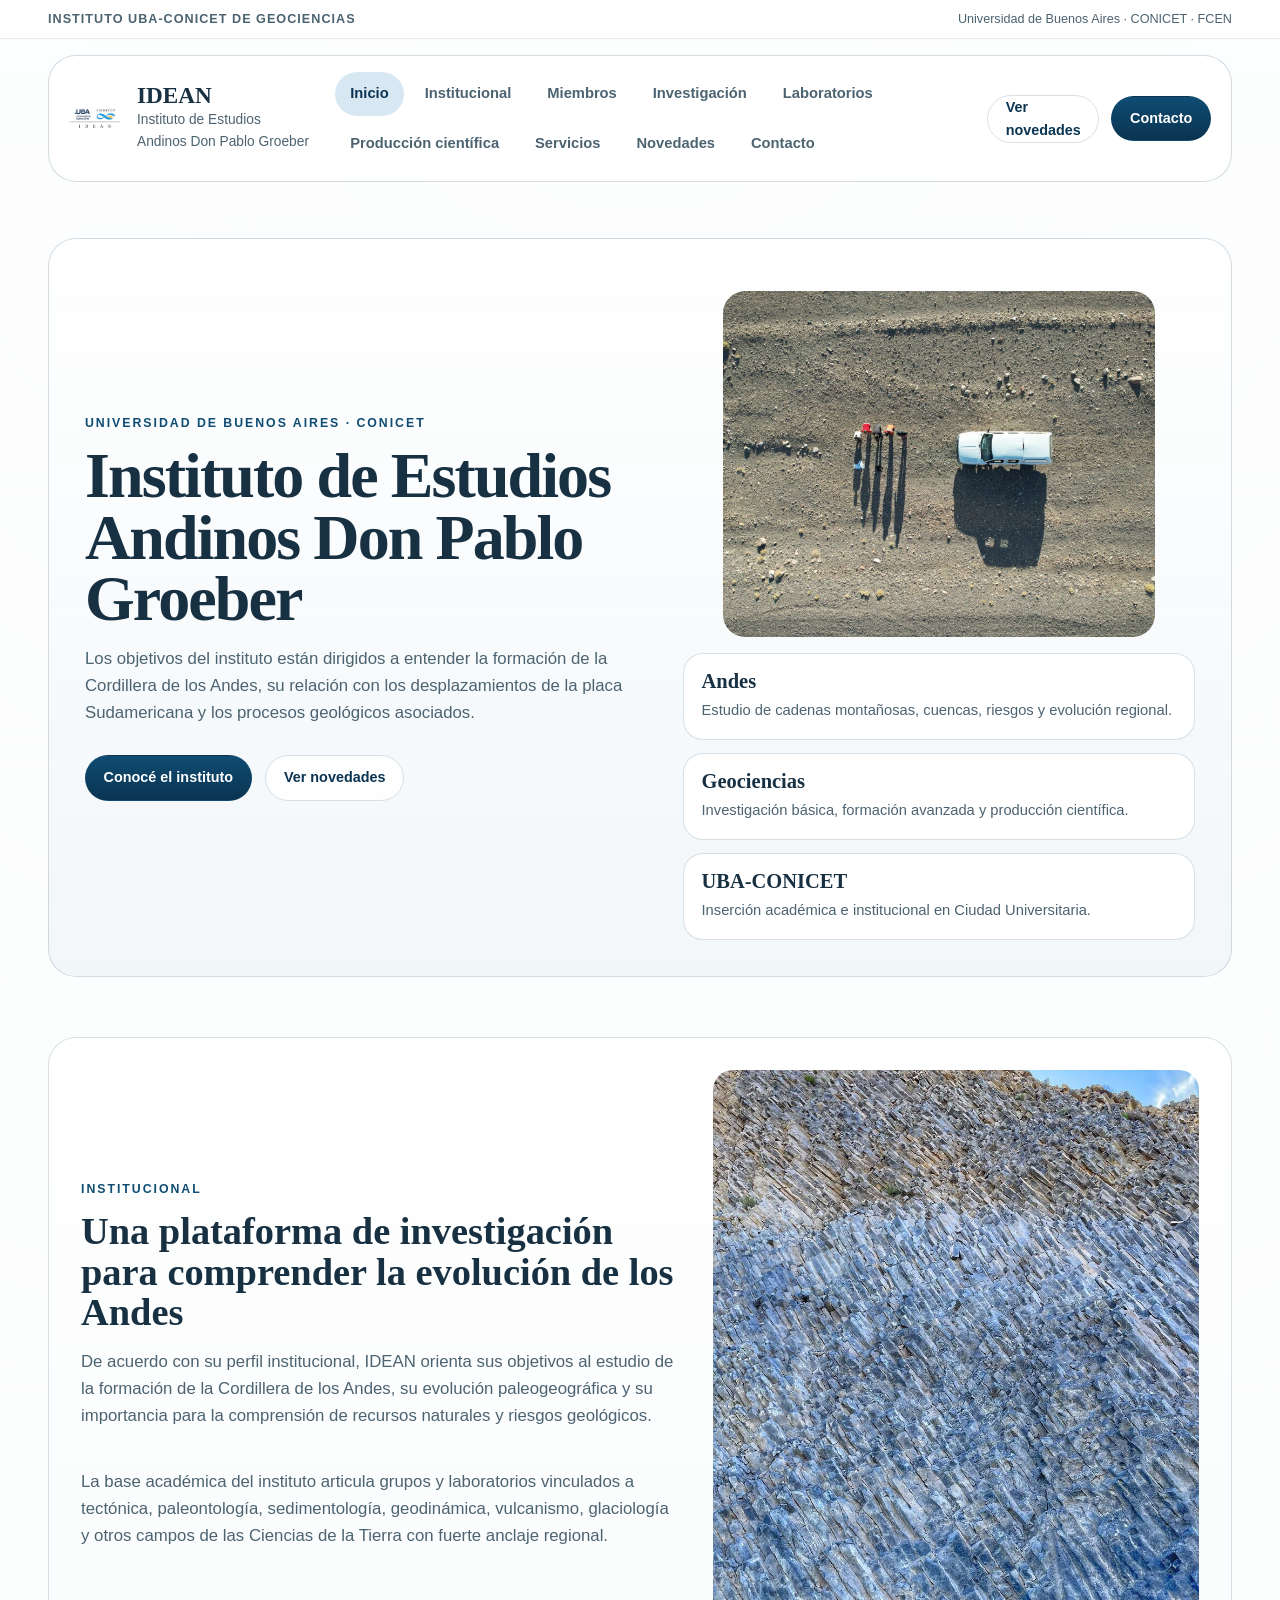
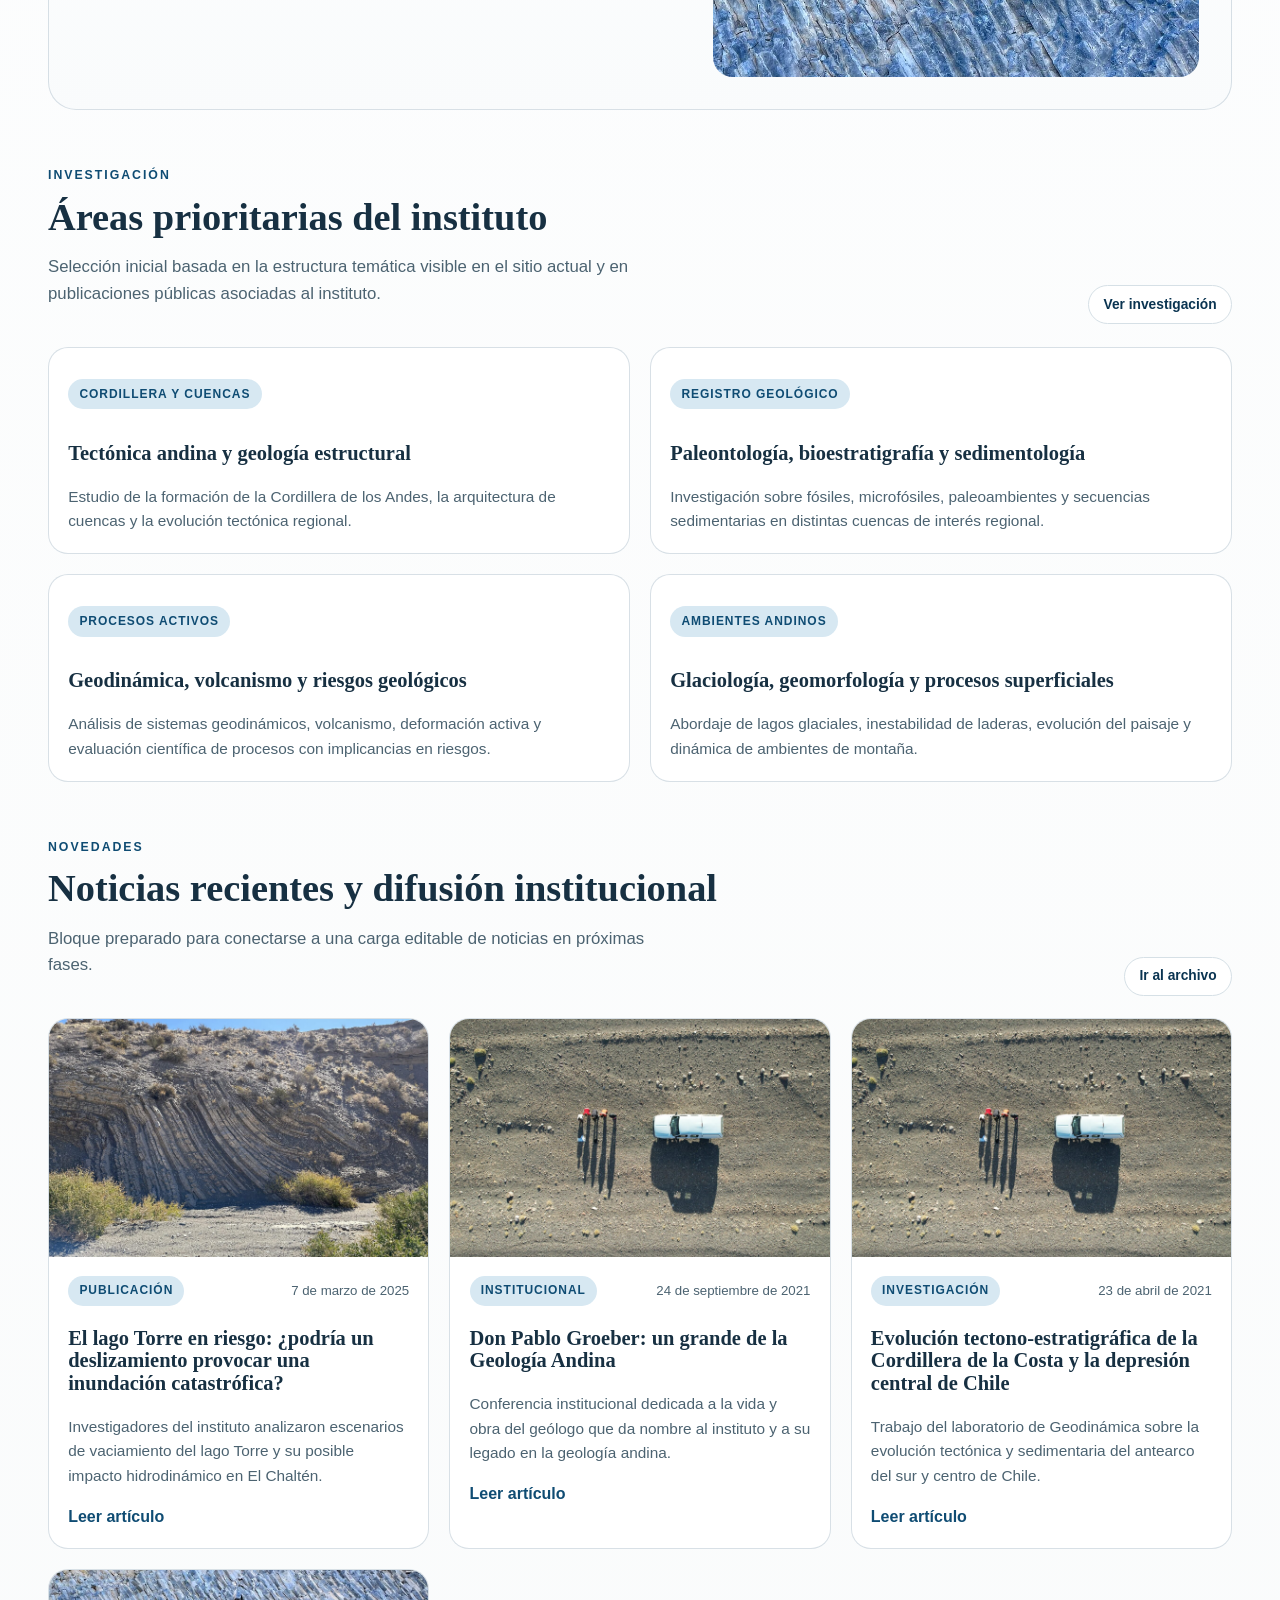
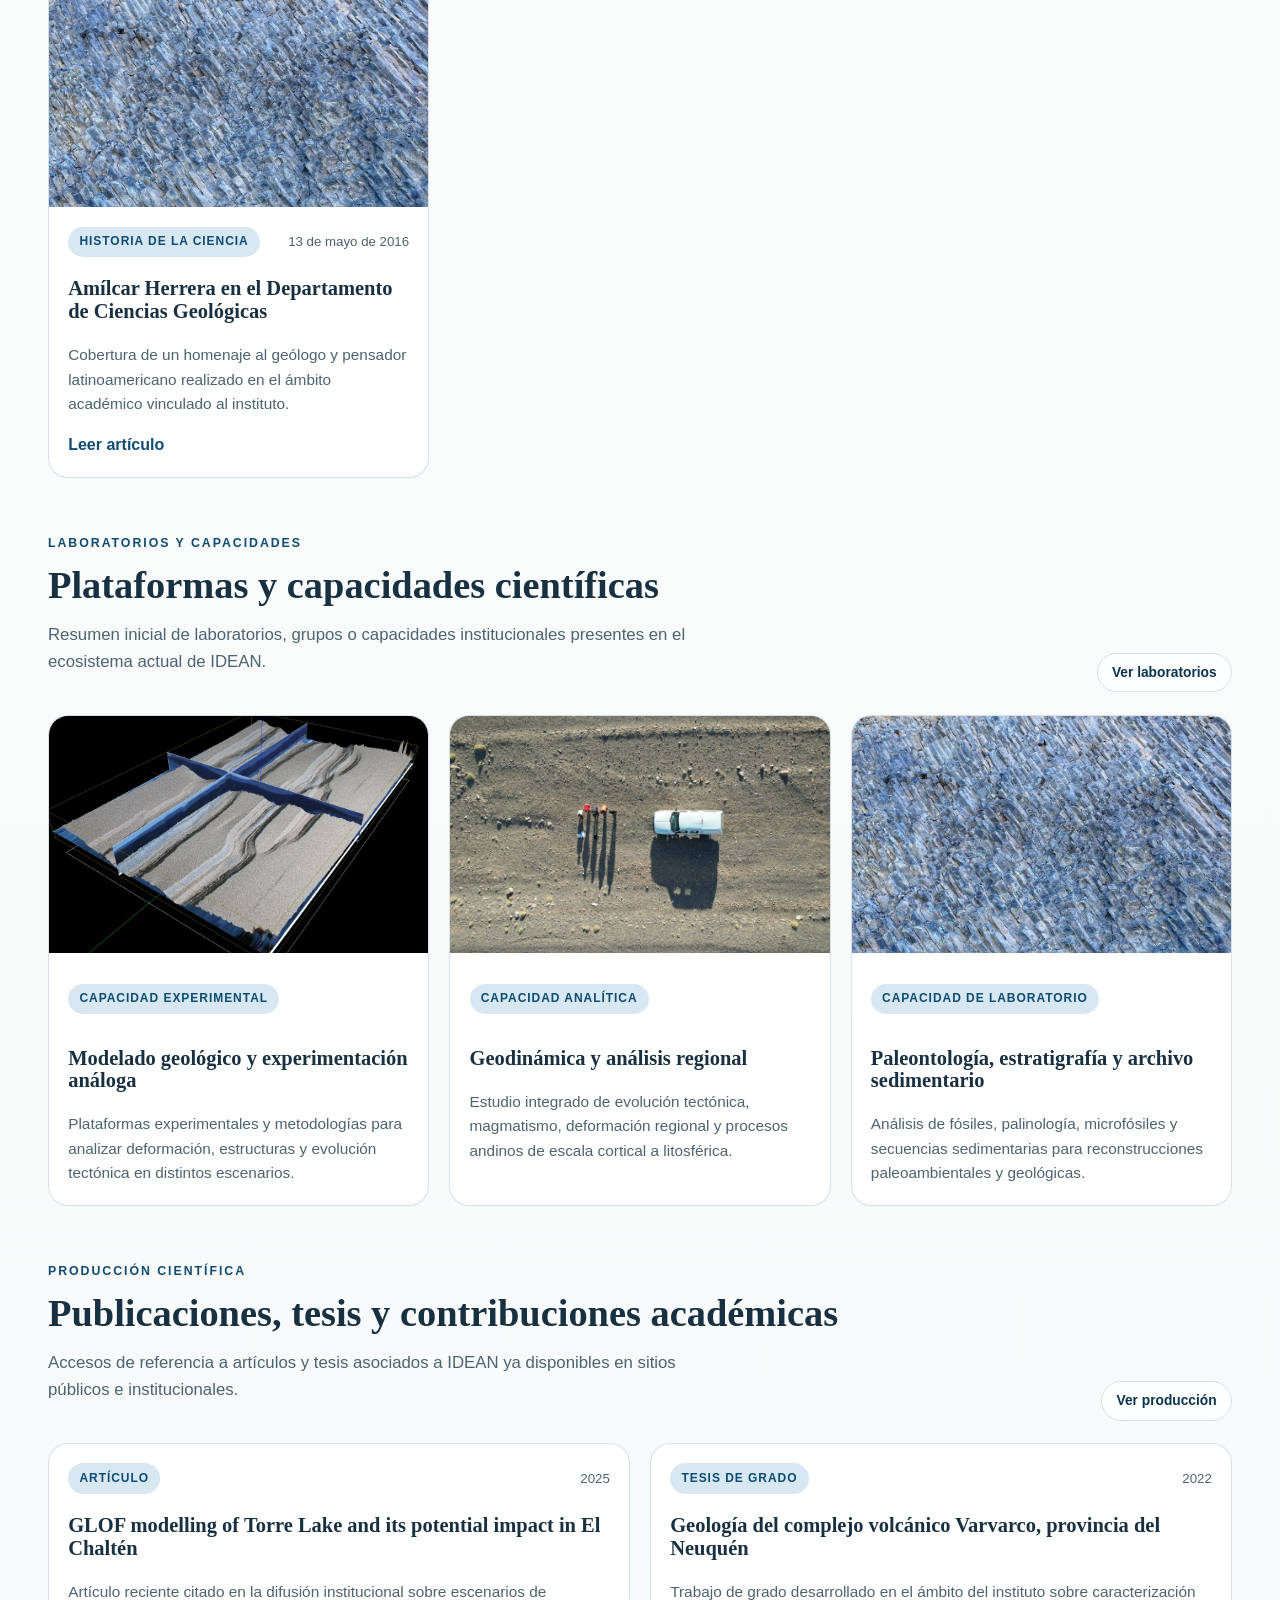
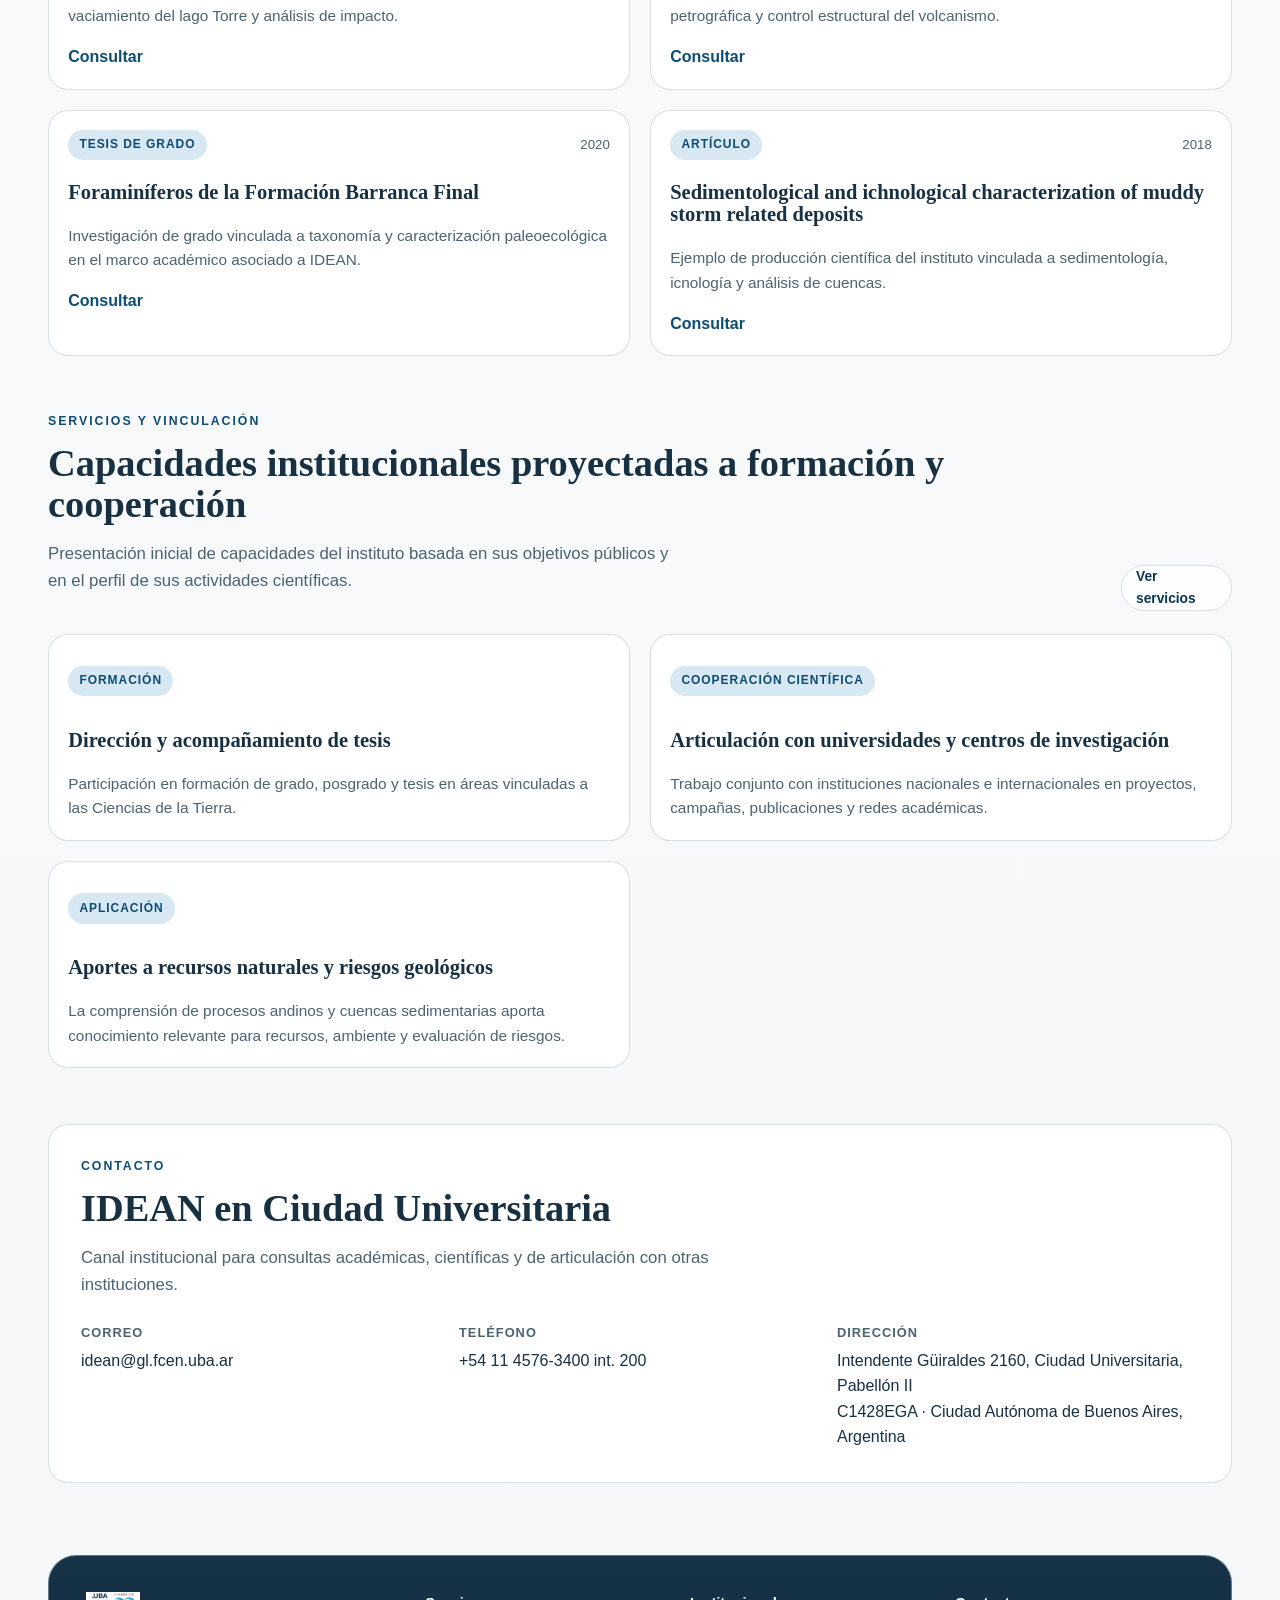
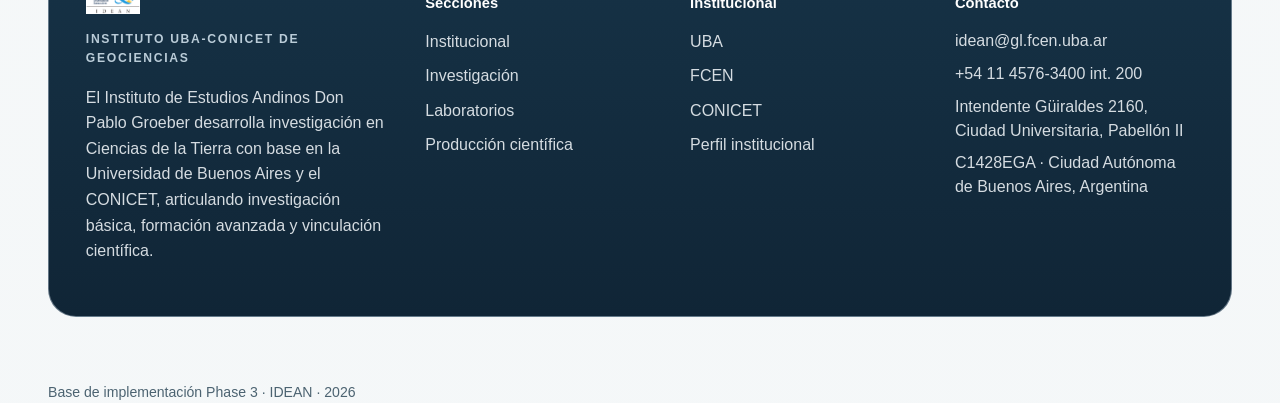
==== index.html @ a432ba08 "Implement IDEAN phases 3 and 4 foundations and content migration" ====
<!doctype html>
<html lang="es">
  <head>
    <meta charset="utf-8" />
    <meta name="viewport" content="width=device-width, initial-scale=1" />
    <title>IDEAN | Instituto de Estudios Andinos Don Pablo Groeber</title>
    <meta
      name="description"
      content="Sitio institucional del Instituto de Estudios Andinos Don Pablo Groeber (UBA-CONICET), dedicado al estudio de los Andes y las geociencias."
    />
    <link rel="stylesheet" href="assets/css/styles.css" />
  </head>
  <body data-page="home">
    <a class="skip-link" href="#contenido-principal">Saltar al contenido</a>
    <div class="page-shell">
      <div data-site-header></div>

      <main id="contenido-principal">
        <section class="hero">
          <div class="container hero__panel" data-home-hero></div>
        </section>

        <section class="section">
          <div class="container" data-home-about></div>
        </section>

        <section class="section">
          <div class="container" data-home-research></div>
        </section>

        <section class="section">
          <div class="container" data-home-news></div>
        </section>

        <section class="section">
          <div class="container" data-home-labs></div>
        </section>

        <section class="section">
          <div class="container" data-home-output></div>
        </section>

        <section class="section">
          <div class="container" data-home-services></div>
        </section>

        <section class="section">
          <div class="container" data-home-contact></div>
        </section>
      </main>

      <div data-site-footer></div>
      <p class="footer-meta">Base de implementación Phase 3 · IDEAN · <span data-current-year></span></p>
    </div>

    <script type="module" src="assets/js/site.js"></script>
  </body>
</html>
---- assets/css/styles.css ----
:root {
  --color-bg: #f4f7f8;
  --color-surface: #ffffff;
  --color-surface-alt: #ecf1f4;
  --color-border: #d6e0e6;
  --color-border-strong: #aebfcb;
  --color-text: #173042;
  --color-text-soft: #4c6371;
  --color-primary: #0f4c73;
  --color-primary-dark: #0a3451;
  --color-accent: #6e8793;
  --color-highlight: #d7e8f2;
  --color-shadow: 18 39 52;
  --radius-sm: 0.75rem;
  --radius-md: 1.25rem;
  --radius-lg: 1.75rem;
  --space-1: 0.5rem;
  --space-2: 0.75rem;
  --space-3: 1rem;
  --space-4: 1.5rem;
  --space-5: 2rem;
  --space-6: 3rem;
  --space-7: 4.5rem;
  --container: 74rem;
  --shadow-soft: 0 18px 36px rgba(var(--color-shadow), 0.08);
  --shadow-card: 0 10px 28px rgba(var(--color-shadow), 0.08);
  --font-sans: "Source Sans 3", "Segoe UI", "Helvetica Neue", sans-serif;
  --font-serif: "Source Serif 4", "Iowan Old Style", "Palatino Linotype", serif;
}

*,
*::before,
*::after {
  box-sizing: border-box;
}

html {
  scroll-behavior: smooth;
}

body {
  margin: 0;
  font-family: var(--font-sans);
  color: var(--color-text);
  background:
    linear-gradient(180deg, rgba(255, 255, 255, 0.9), rgba(244, 247, 248, 0.95)),
    radial-gradient(circle at top, rgba(215, 232, 242, 0.55), transparent 40%);
  line-height: 1.6;
}

img {
  display: block;
  max-width: 100%;
  height: auto;
}

a {
  color: inherit;
  text-decoration: none;
}

button,
input,
textarea,
select {
  font: inherit;
}

button {
  cursor: pointer;
}

:focus-visible {
  outline: 3px solid rgba(15, 76, 115, 0.28);
  outline-offset: 3px;
}

.sr-only {
  position: absolute;
  width: 1px;
  height: 1px;
  padding: 0;
  margin: -1px;
  overflow: hidden;
  clip: rect(0, 0, 0, 0);
  white-space: nowrap;
  border: 0;
}

.page-shell {
  min-height: 100vh;
}

.container {
  width: min(100% - 2rem, var(--container));
  margin: 0 auto;
}

.skip-link {
  position: absolute;
  left: 1rem;
  top: 1rem;
  padding: 0.75rem 1rem;
  border-radius: 999px;
  color: #fff;
  background: var(--color-primary-dark);
  transform: translateY(-200%);
}

.skip-link:focus {
  transform: translateY(0);
  z-index: 1000;
}

.topbar {
  border-bottom: 1px solid rgba(23, 48, 66, 0.1);
  background: rgba(255, 255, 255, 0.78);
}

.topbar__inner {
  display: flex;
  align-items: center;
  justify-content: space-between;
  gap: var(--space-3);
  padding: 0.55rem 0;
}

.topbar__eyebrow,
.topbar__affiliations {
  margin: 0;
  color: var(--color-text-soft);
  font-size: 0.79rem;
}

.topbar__eyebrow {
  font-weight: 700;
  letter-spacing: 0.08em;
  text-transform: uppercase;
}

.site-header {
  position: sticky;
  top: 0;
  z-index: 50;
  transition: box-shadow 160ms ease, background-color 160ms ease;
}

.site-header.is-scrolled {
  backdrop-filter: blur(10px);
}

.header-shell {
  padding-top: 1rem;
}

.header-card {
  display: flex;
  align-items: center;
  justify-content: space-between;
  gap: var(--space-4);
  padding: 1rem 1.25rem;
  border: 1px solid rgba(174, 191, 203, 0.55);
  border-radius: var(--radius-lg);
  background: rgba(255, 255, 255, 0.92);
  box-shadow: var(--shadow-soft);
}

.brand {
  display: inline-flex;
  align-items: center;
  gap: 1rem;
  min-width: 0;
}

.brand__mark {
  width: 3.25rem;
  height: auto;
  flex: 0 0 auto;
}

.brand__text {
  display: grid;
  gap: 0.15rem;
}

.brand__name {
  font-family: var(--font-serif);
  font-size: 1.45rem;
  line-height: 1;
  font-weight: 700;
}

.brand__full {
  color: var(--color-text-soft);
  font-size: 0.86rem;
}

.nav-toggle {
  display: none;
  align-items: center;
  justify-content: center;
  flex-direction: column;
  width: 3rem;
  height: 3rem;
  padding: 0;
  border: 1px solid var(--color-border);
  border-radius: 999px;
  color: var(--color-primary-dark);
  background: var(--color-surface);
}

.nav-toggle__line {
  display: block;
  width: 1rem;
  height: 2px;
  background: currentColor;
  border-radius: 999px;
}

.nav-toggle__line + .nav-toggle__line {
  margin-top: 0.18rem;
}

.site-nav {
  display: flex;
  align-items: center;
  gap: var(--space-4);
  min-width: 0;
}

.nav__list {
  display: flex;
  flex-wrap: wrap;
  align-items: center;
  gap: 0.35rem;
  margin: 0;
  padding: 0;
  list-style: none;
}

.nav__link {
  display: inline-flex;
  align-items: center;
  min-height: 2.75rem;
  padding: 0 0.95rem;
  border-radius: 999px;
  color: var(--color-text-soft);
  font-size: 0.92rem;
  font-weight: 600;
}

.nav__link:hover,
.nav__link.is-active {
  color: var(--color-primary-dark);
  background: var(--color-highlight);
}

.site-nav__actions {
  display: flex;
  align-items: center;
  gap: 0.75rem;
}

.button {
  display: inline-flex;
  align-items: center;
  justify-content: center;
  min-height: 2.85rem;
  padding: 0 1.1rem;
  border: 1px solid transparent;
  border-radius: 999px;
  font-size: 0.9rem;
  font-weight: 700;
  transition: transform 160ms ease, border-color 160ms ease, background-color 160ms ease, color 160ms ease;
}

.button:hover {
  transform: translateY(-1px);
}

.button--primary {
  color: #fff;
  background: linear-gradient(180deg, var(--color-primary), var(--color-primary-dark));
}

.button--ghost {
  border-color: var(--color-border);
  color: var(--color-primary-dark);
  background: rgba(255, 255, 255, 0.92);
}

.button--small {
  min-height: 2.45rem;
  padding: 0 0.9rem;
  font-size: 0.86rem;
}

.hero {
  padding: 3.5rem 0 2.25rem;
}

.hero__panel {
  display: grid;
  grid-template-columns: minmax(0, 1.05fr) minmax(18rem, 0.95fr);
  gap: var(--space-5);
  align-items: center;
  padding: clamp(1.5rem, 3vw, 2.25rem);
  border: 1px solid rgba(174, 191, 203, 0.52);
  border-radius: var(--radius-lg);
  background: linear-gradient(180deg, rgba(255, 255, 255, 0.96), rgba(241, 246, 249, 0.94));
  box-shadow: var(--shadow-soft);
}

.hero__eyebrow,
.section-header__eyebrow {
  margin: 0 0 0.7rem;
  color: var(--color-primary);
  font-size: 0.77rem;
  font-weight: 700;
  letter-spacing: 0.16em;
  text-transform: uppercase;
}

.hero__title,
.page-hero__title {
  margin: 0;
  font-family: var(--font-serif);
  font-size: clamp(2.45rem, 5vw, 4.4rem);
  line-height: 0.96;
  letter-spacing: -0.03em;
}

.hero__lead,
.page-hero__lead,
.section-header__description,
.body-copy {
  max-width: 40rem;
  color: var(--color-text-soft);
  font-size: 1.05rem;
}

.hero__actions {
  display: flex;
  flex-wrap: wrap;
  gap: 0.85rem;
  margin-top: 1.75rem;
}

.hero__figure {
  overflow: hidden;
  border-radius: 1.4rem;
  background: var(--color-surface-alt);
  box-shadow: var(--shadow-card);
}

.hero__figure img {
  width: 100%;
  aspect-ratio: 5 / 4;
  object-fit: cover;
}

.hero__facts {
  display: grid;
  gap: 0.85rem;
  margin-top: 1rem;
}

.fact-card,
.card,
.contact-panel,
.page-panel {
  border: 1px solid rgba(174, 191, 203, 0.48);
  border-radius: var(--radius-md);
  background: rgba(255, 255, 255, 0.94);
  box-shadow: var(--shadow-card);
}

.fact-card {
  padding: 1rem 1.1rem;
}

.fact-card strong,
.card__title {
  display: block;
  font-family: var(--font-serif);
  font-size: 1.28rem;
  line-height: 1.1;
}

.fact-card span {
  display: block;
  margin-top: 0.4rem;
  color: var(--color-text-soft);
  font-size: 0.92rem;
}

.section {
  padding: 1.5rem 0 2rem;
}

.editorial-block + .editorial-block {
  margin-top: 2rem;
}

.section-header {
  display: flex;
  align-items: end;
  justify-content: space-between;
  gap: var(--space-4);
  margin-bottom: 1.4rem;
}

.section-header__title {
  margin: 0;
  font-family: var(--font-serif);
  font-size: clamp(1.8rem, 3vw, 2.6rem);
  line-height: 1.05;
}

.split-panel {
  display: grid;
  grid-template-columns: minmax(0, 1.05fr) minmax(18rem, 0.85fr);
  gap: var(--space-5);
  align-items: center;
  padding: clamp(1.4rem, 3vw, 2rem);
  border: 1px solid rgba(174, 191, 203, 0.48);
  border-radius: var(--radius-lg);
  background: linear-gradient(180deg, rgba(255, 255, 255, 0.96), rgba(249, 251, 252, 0.96));
  box-shadow: var(--shadow-soft);
}

.split-panel__media {
  margin: 0;
  overflow: hidden;
  border-radius: 1.25rem;
}

.split-panel__media img {
  width: 100%;
  aspect-ratio: 4 / 5;
  object-fit: cover;
}

.two-column-layout {
  display: grid;
  grid-template-columns: minmax(0, 1.1fr) minmax(18rem, 0.9fr);
  gap: var(--space-5);
}

.stack-grid,
.list-stack {
  display: grid;
  gap: 1rem;
}

.info-grid {
  display: grid;
  gap: 1rem;
}

.info-grid--three {
  grid-template-columns: repeat(3, minmax(0, 1fr));
}

.info-card {
  padding: 1.15rem 1.2rem;
  border: 1px solid rgba(174, 191, 203, 0.48);
  border-radius: var(--radius-md);
  background: rgba(255, 255, 255, 0.95);
  box-shadow: var(--shadow-card);
}

.info-card__label {
  margin: 0;
  color: var(--color-text-soft);
  font-size: 0.78rem;
  font-weight: 700;
  letter-spacing: 0.08em;
  text-transform: uppercase;
}

.info-card__value {
  margin: 0.45rem 0 0;
  font-family: var(--font-serif);
  font-size: 1.3rem;
  line-height: 1.1;
}

.info-card__note {
  margin: 0.45rem 0 0;
  color: var(--color-text-soft);
  font-size: 0.9rem;
}

.card-grid {
  display: grid;
  gap: 1.25rem;
}

.card-grid--research,
.card-grid--compact {
  grid-template-columns: repeat(2, minmax(0, 1fr));
}

.card-grid--news,
.card-grid--labs {
  grid-template-columns: repeat(3, minmax(0, 1fr));
}

.card {
  height: 100%;
  overflow: hidden;
  transition: transform 160ms ease, box-shadow 160ms ease, border-color 160ms ease;
}

.card:hover {
  transform: translateY(-2px);
  border-color: var(--color-border-strong);
}

.card__media {
  width: 100%;
  aspect-ratio: 16 / 10;
  object-fit: cover;
}

.card__body,
.card--compact {
  padding: 1.2rem;
}

.card__text {
  margin: 0.75rem 0 0;
  color: var(--color-text-soft);
  font-size: 0.96rem;
}

.card__link {
  display: inline-flex;
  align-items: center;
  margin-top: 0.95rem;
  color: var(--color-primary);
  font-weight: 700;
}

.list-item {
  padding: 1.2rem;
  border: 1px solid rgba(174, 191, 203, 0.48);
  border-radius: var(--radius-md);
  background: rgba(255, 255, 255, 0.95);
  box-shadow: var(--shadow-card);
}

.list-item__meta {
  display: flex;
  flex-wrap: wrap;
  align-items: center;
  justify-content: space-between;
  gap: 0.75rem;
  color: var(--color-text-soft);
  font-size: 0.82rem;
}

.list-item__title {
  margin: 0.8rem 0 0;
  font-family: var(--font-serif);
  font-size: 1.35rem;
  line-height: 1.1;
}

.list-item__secondary {
  margin: 0.45rem 0 0;
  color: var(--color-text-soft);
  font-size: 0.94rem;
}

.list-item__text {
  margin: 0.75rem 0 0;
  color: var(--color-text-soft);
}

.pill {
  display: inline-flex;
  align-items: center;
  min-height: 1.9rem;
  padding: 0 0.7rem;
  border-radius: 999px;
  color: var(--color-primary);
  background: var(--color-highlight);
  font-size: 0.75rem;
  font-weight: 700;
  letter-spacing: 0.08em;
  text-transform: uppercase;
}

.meta-row {
  display: flex;
  justify-content: space-between;
  gap: var(--space-2);
  align-items: center;
  color: var(--color-text-soft);
  font-size: 0.83rem;
}

.contact-panel,
.page-panel {
  padding: clamp(1.3rem, 3vw, 2rem);
}

.featured-article {
  display: grid;
  grid-template-columns: minmax(16rem, 0.95fr) minmax(0, 1.05fr);
  gap: var(--space-5);
  align-items: stretch;
  padding: 1.2rem;
  border: 1px solid rgba(174, 191, 203, 0.48);
  border-radius: var(--radius-lg);
  background: rgba(255, 255, 255, 0.97);
  box-shadow: var(--shadow-soft);
}

.featured-article__media {
  width: 100%;
  height: 100%;
  min-height: 20rem;
  border-radius: var(--radius-md);
  object-fit: cover;
}

.featured-article__body {
  display: flex;
  flex-direction: column;
  justify-content: center;
}

.featured-article__title,
.article-title {
  margin: 0.85rem 0 0;
  font-family: var(--font-serif);
  font-size: clamp(2rem, 4vw, 3.2rem);
  line-height: 1.02;
}

.featured-article__excerpt,
.article-excerpt {
  margin: 1rem 0 0;
  color: var(--color-text-soft);
  font-size: 1.05rem;
}

.featured-article__actions,
.article-footer {
  display: flex;
  flex-wrap: wrap;
  gap: 0.85rem;
  margin-top: 1.5rem;
}

.breadcrumb {
  display: inline-flex;
  flex-wrap: wrap;
  gap: 0.45rem;
  align-items: center;
  color: var(--color-text-soft);
  font-size: 0.88rem;
}

.article-layout {
  padding: clamp(1.3rem, 3vw, 2rem);
  border: 1px solid rgba(174, 191, 203, 0.48);
  border-radius: var(--radius-lg);
  background: rgba(255, 255, 255, 0.97);
  box-shadow: var(--shadow-soft);
}

.article-header {
  margin-top: 1rem;
}

.meta-row--article {
  justify-content: flex-start;
}

.article-figure {
  margin: 1.5rem 0 0;
  overflow: hidden;
  border-radius: var(--radius-md);
}

.article-figure img {
  width: 100%;
  aspect-ratio: 16 / 8;
  object-fit: cover;
}

.article-prose {
  max-width: 46rem;
  margin-top: 1.5rem;
}

.article-prose p + p {
  margin-top: 1rem;
}

.rich-text {
  max-width: 46rem;
}

.rich-text p + p {
  margin-top: 1rem;
}

.status-note {
  padding: 1.3rem 1.4rem;
  border: 1px solid rgba(174, 191, 203, 0.56);
  border-radius: var(--radius-md);
  background: linear-gradient(180deg, rgba(248, 251, 252, 0.98), rgba(236, 243, 247, 0.92));
}

.related-block {
  margin-top: 2rem;
}

.contact-list {
  display: grid;
  grid-template-columns: repeat(3, minmax(0, 1fr));
  gap: 1rem;
  margin: 1.5rem 0 0;
}

.contact-list dt {
  color: var(--color-text-soft);
  font-size: 0.8rem;
  font-weight: 700;
  letter-spacing: 0.08em;
  text-transform: uppercase;
}

.contact-list dd {
  margin: 0.25rem 0 0;
}

.page-hero {
  padding: 3rem 0 1rem;
}

.page-hero__content {
  padding: clamp(1.4rem, 3vw, 2rem);
  border-left: 4px solid var(--color-primary);
  background: rgba(255, 255, 255, 0.75);
  border-radius: 0 var(--radius-md) var(--radius-md) 0;
}

.page-note {
  margin: 0;
  color: var(--color-text-soft);
}

.site-footer {
  padding: 2.5rem 0 3rem;
}

.footer-grid {
  display: grid;
  grid-template-columns: minmax(0, 1.3fr) repeat(3, minmax(0, 1fr));
  gap: 1rem;
  padding: clamp(1.5rem, 3vw, 2rem);
  border: 1px solid rgba(174, 191, 203, 0.52);
  border-radius: var(--radius-lg);
  background: linear-gradient(180deg, #163246, #102536);
  box-shadow: var(--shadow-soft);
}

.footer-panel {
  padding: 0.25rem 0.3rem;
}

.footer-panel--brand {
  padding-right: 1.25rem;
}

.footer-logo {
  width: 3.4rem;
  height: auto;
}

.footer-kicker {
  margin: 1rem 0 0.5rem;
  color: rgba(215, 232, 242, 0.85);
  font-size: 0.76rem;
  font-weight: 700;
  letter-spacing: 0.14em;
  text-transform: uppercase;
}

.footer-summary,
.footer-list,
.footer-list a {
  color: rgba(240, 245, 248, 0.88);
}

.footer-title {
  margin: 0 0 0.85rem;
  color: #fff;
  font-size: 0.92rem;
  font-weight: 700;
}

.footer-list {
  margin: 0;
  padding: 0;
  list-style: none;
  display: grid;
  gap: 0.55rem;
}

.footer-list--plain li {
  line-height: 1.5;
}

.footer-meta {
  margin: 1rem auto 0;
  width: min(100% - 2rem, var(--container));
  color: var(--color-text-soft);
  font-size: 0.88rem;
}

@media (max-width: 1100px) {
  .header-card {
    flex-wrap: wrap;
  }

  .nav-toggle {
    display: inline-flex;
  }

  .site-nav {
    display: none;
    width: 100%;
    flex-direction: column;
    align-items: stretch;
    gap: 1rem;
    padding-top: 0.75rem;
    border-top: 1px solid rgba(174, 191, 203, 0.45);
  }

  .site-nav.is-open {
    display: flex;
  }

  .nav__list,
  .site-nav__actions {
    flex-direction: column;
    align-items: stretch;
  }

  .nav__link,
  .button {
    justify-content: center;
    width: 100%;
  }

  .hero__panel,
  .split-panel,
  .featured-article,
  .two-column-layout,
  .footer-grid {
    grid-template-columns: 1fr;
  }

  .card-grid--news,
  .card-grid--labs,
  .info-grid--three {
    grid-template-columns: repeat(2, minmax(0, 1fr));
  }
}

@media (max-width: 760px) {
  .topbar__inner,
  .section-header {
    align-items: start;
    flex-direction: column;
  }

  .brand__full {
    font-size: 0.78rem;
  }

  .card-grid--research,
  .card-grid--compact,
  .card-grid--news,
  .card-grid--labs,
  .contact-list,
  .info-grid--three {
    grid-template-columns: 1fr;
  }
}

@media (max-width: 540px) {
  .container {
    width: min(100% - 1.2rem, var(--container));
  }

  .header-card {
    padding: 0.95rem;
  }

  .brand__text {
    gap: 0.1rem;
  }

  .brand__name {
    font-size: 1.2rem;
  }

  .brand__full {
    display: none;
  }
}

@media (prefers-reduced-motion: reduce) {
  html {
    scroll-behavior: auto;
  }

  *,
  *::before,
  *::after {
    transition-duration: 0.01ms !important;
    animation-duration: 0.01ms !important;
  }
}
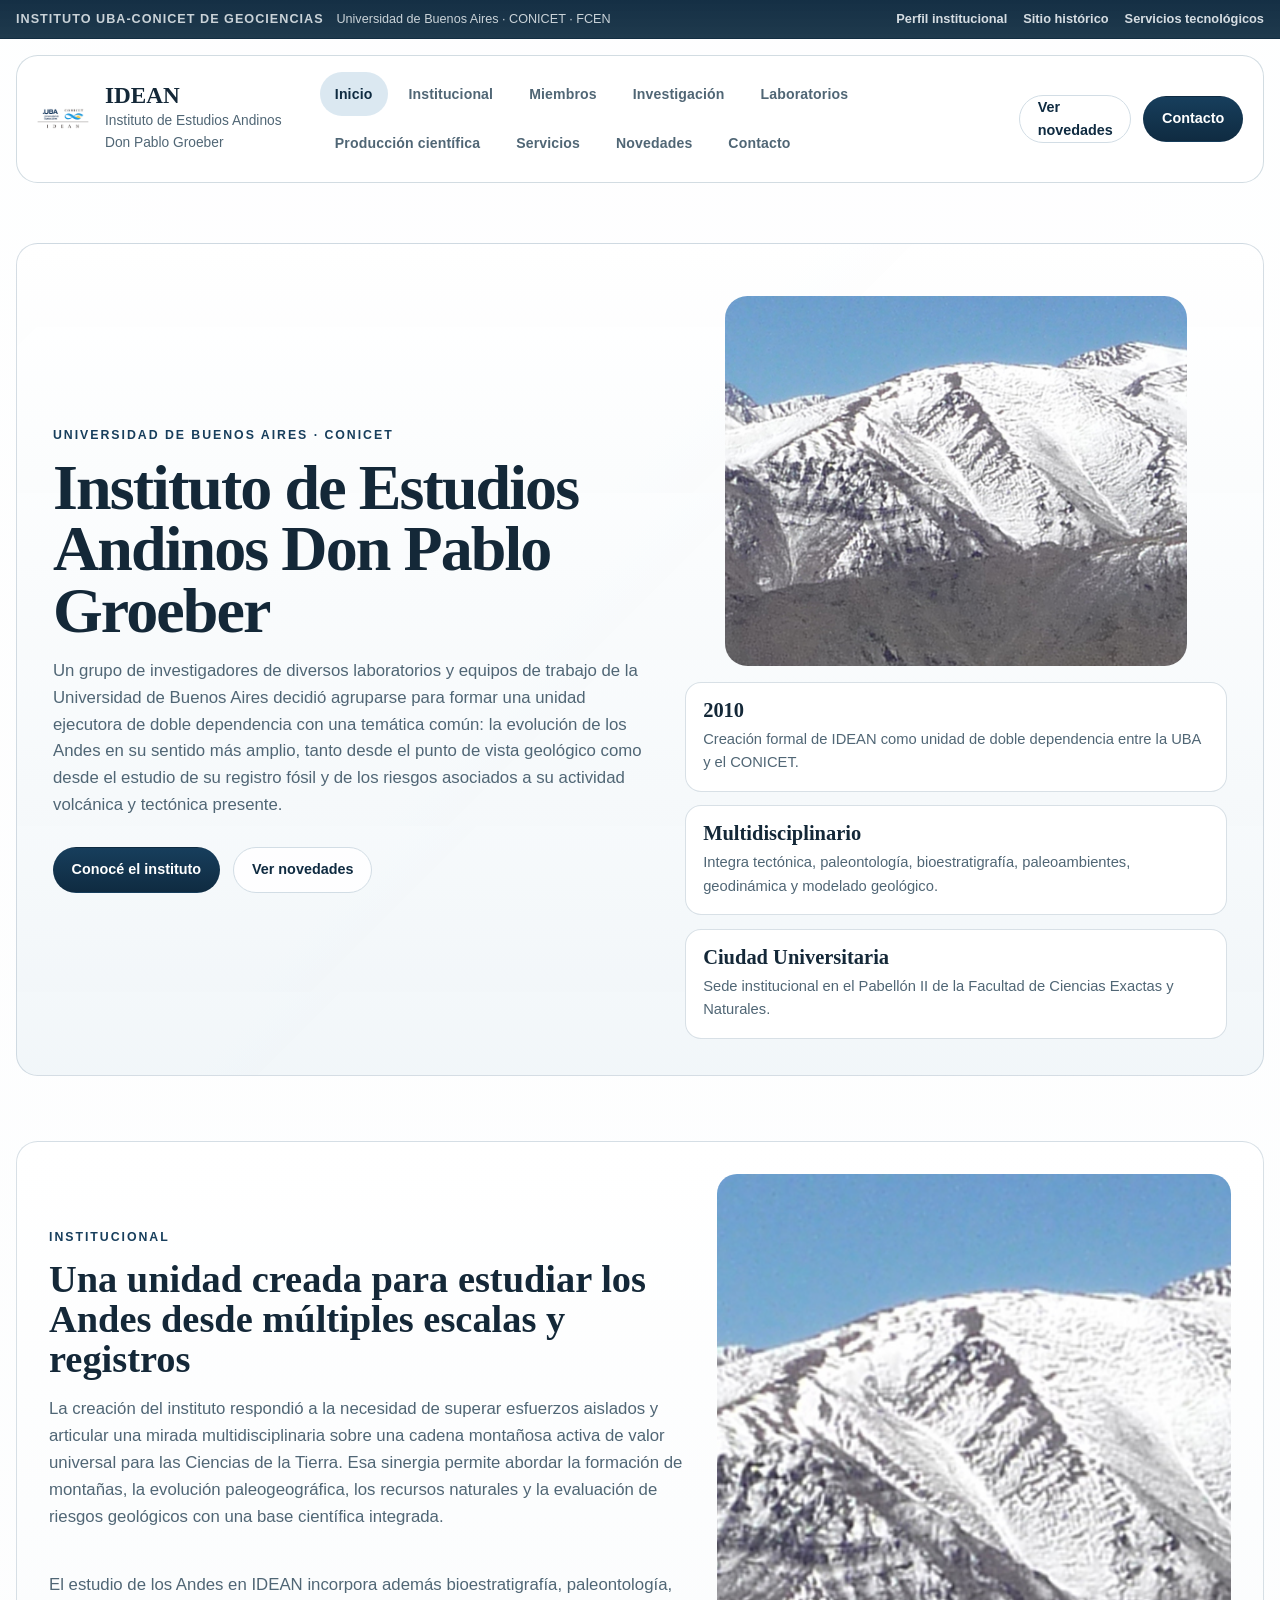
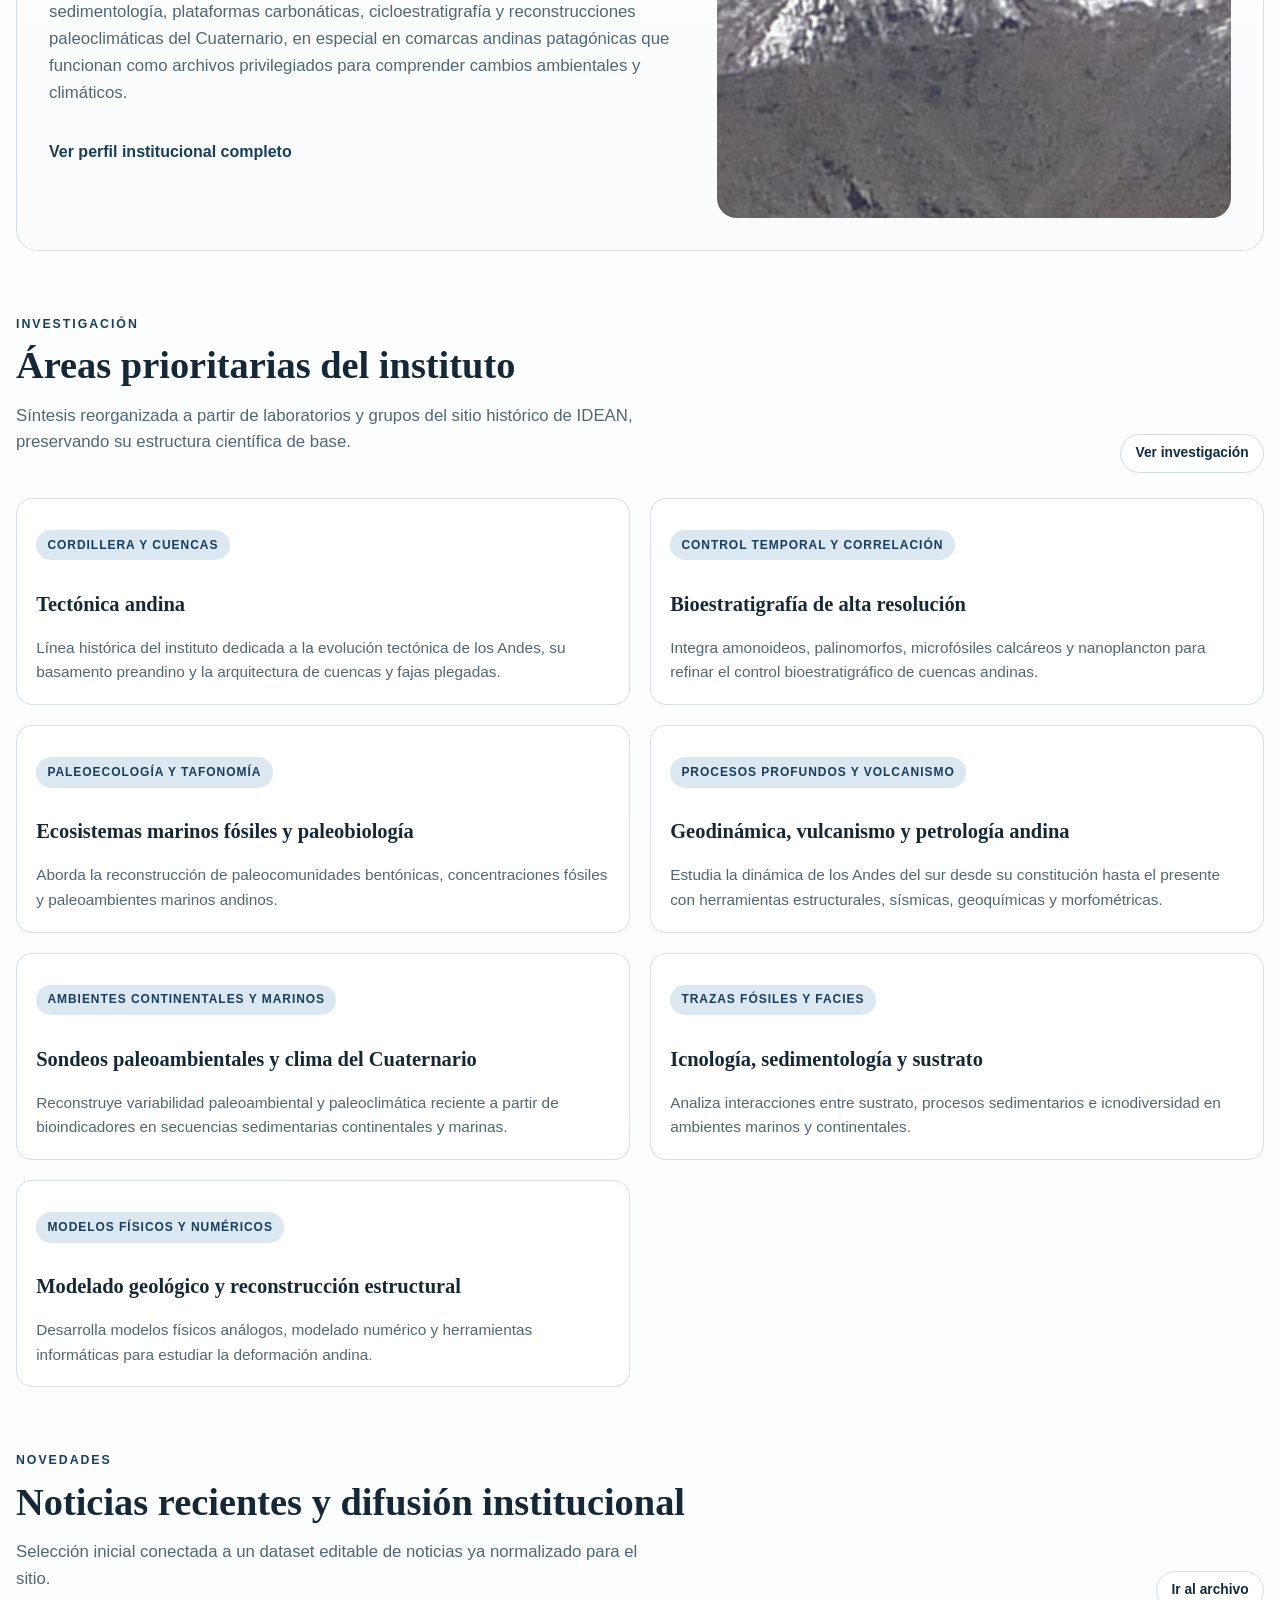
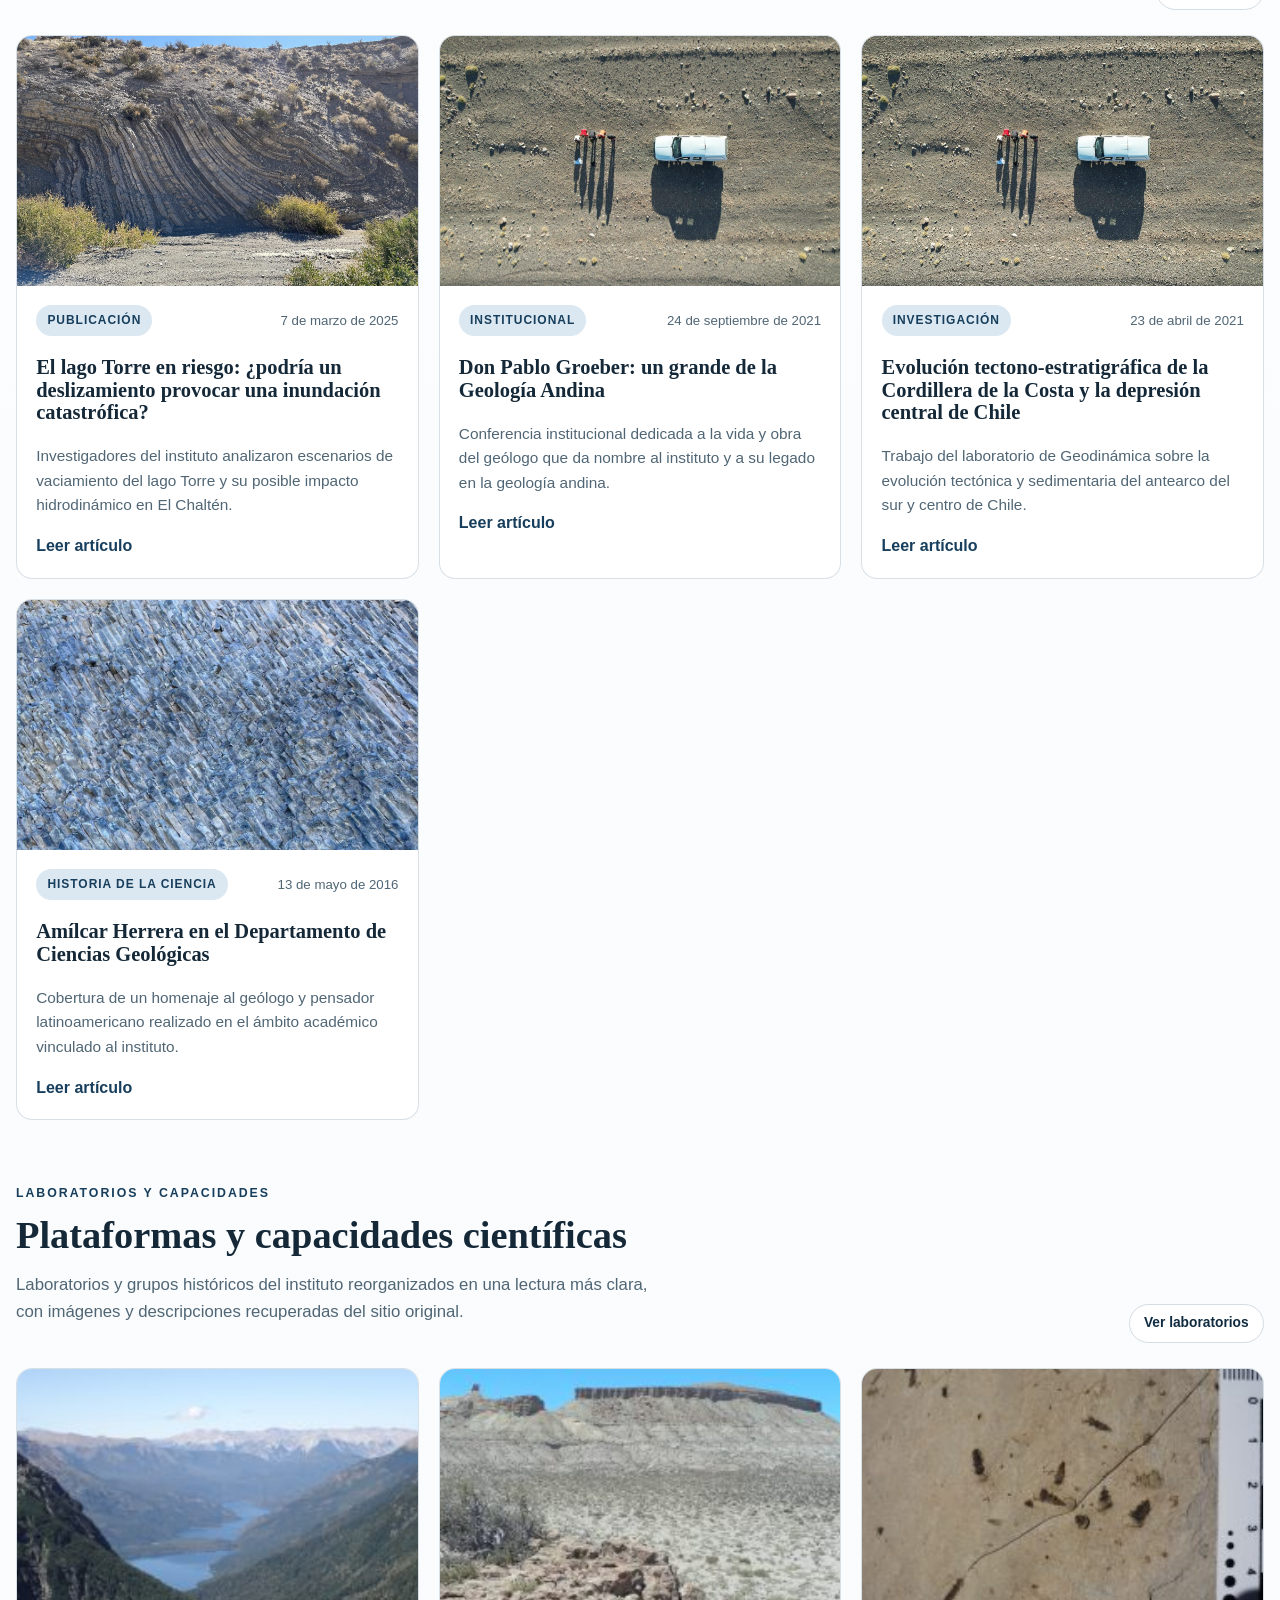
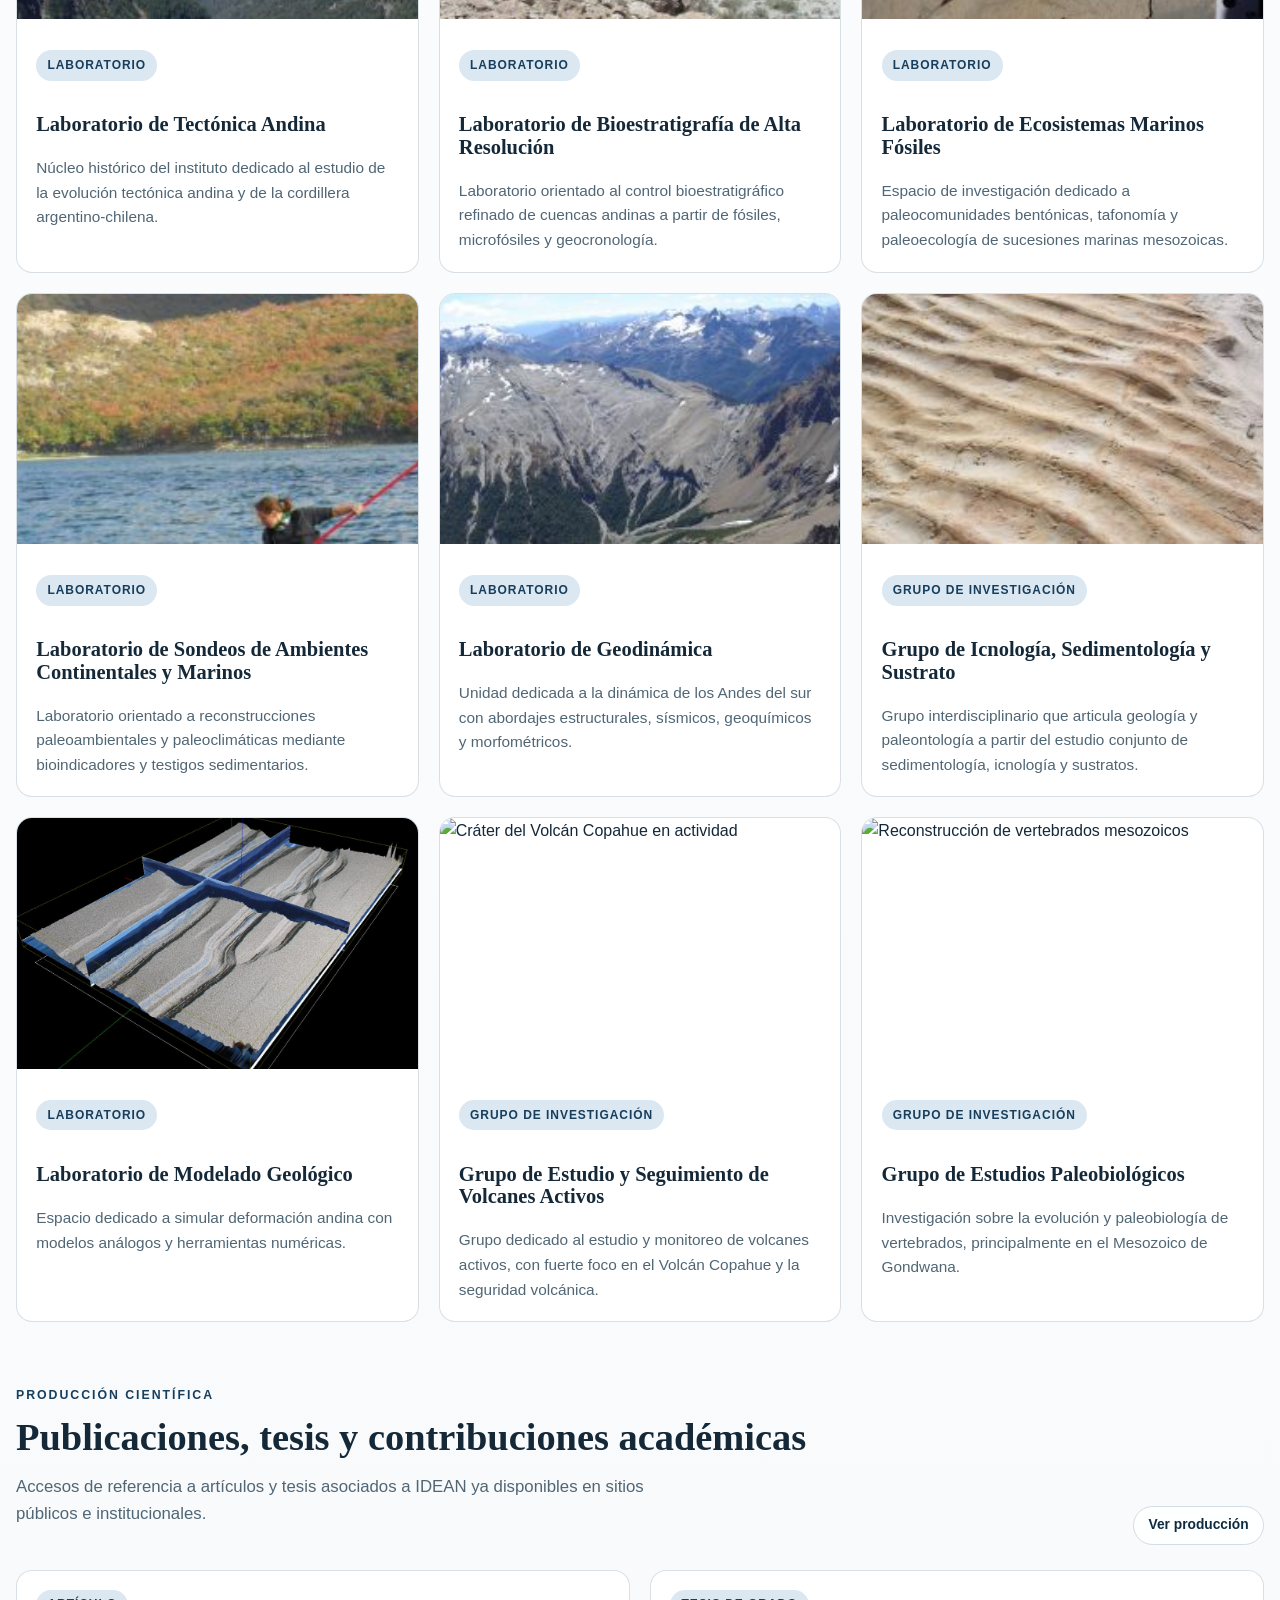
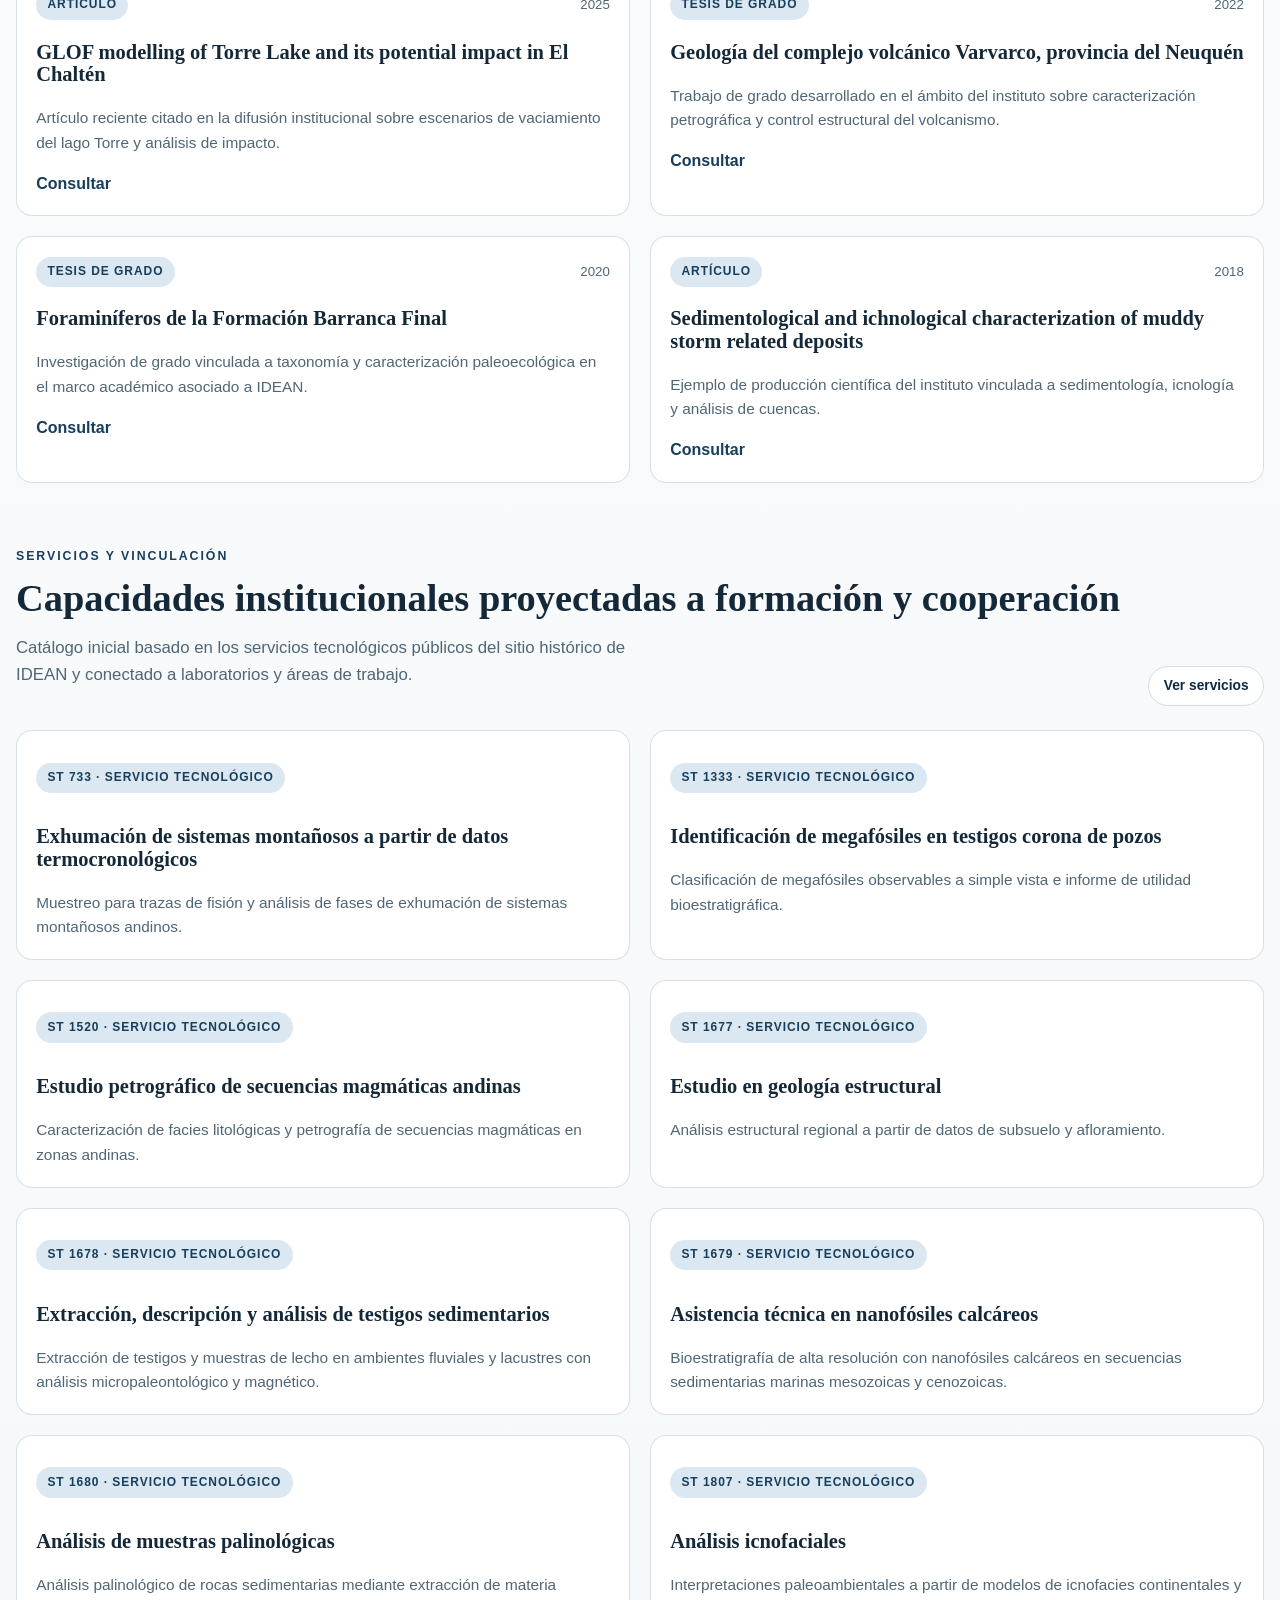
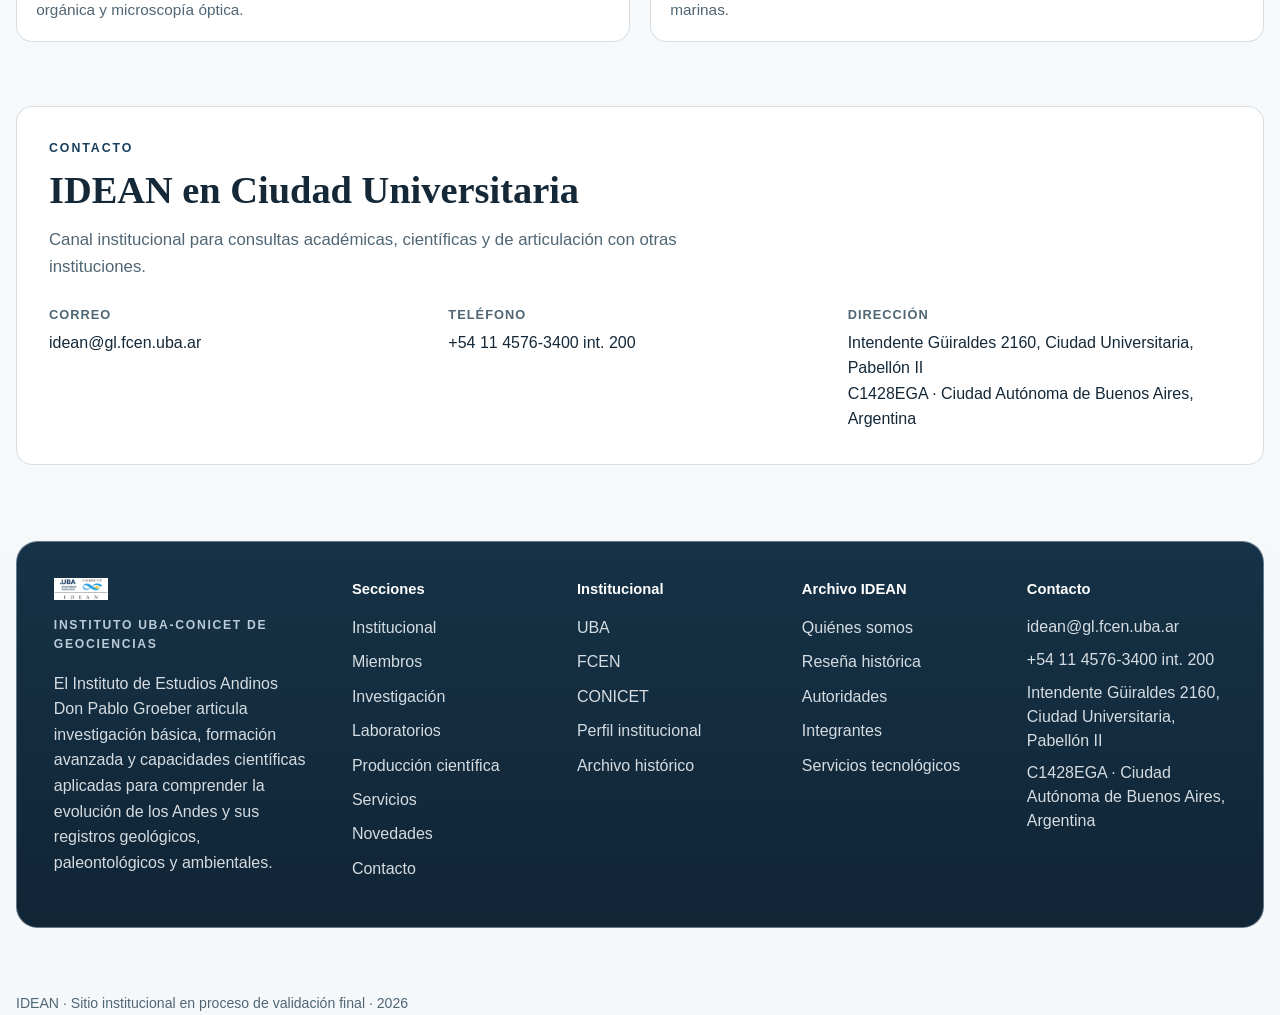
==== commit 010b2fde: "Align IDEAN site with mirror content and institutional polish" ====
--- a/index.html
+++ b/index.html
@@ -9,6 +9,7 @@
       content="Sitio institucional del Instituto de Estudios Andinos Don Pablo Groeber (UBA-CONICET), dedicado al estudio de los Andes y las geociencias."
     />
     <link rel="stylesheet" href="assets/css/styles.css" />
+    <link rel="icon" href="assets/images/institutional/logo-idean.png" type="image/png" />
   </head>
   <body data-page="home">
     <a class="skip-link" href="#contenido-principal">Saltar al contenido</a>
@@ -50,7 +51,7 @@
       </main>
 
       <div data-site-footer></div>
-      <p class="footer-meta">Base de implementación Phase 3 · IDEAN · <span data-current-year></span></p>
+      <p class="footer-meta">IDEAN · Sitio institucional en proceso de validación final · <span data-current-year></span></p>
     </div>
 
     <script type="module" src="assets/js/site.js"></script>
--- a/assets/css/styles.css
+++ b/assets/css/styles.css
@@ -1,29 +1,29 @@
 :root {
-  --color-bg: #f4f7f8;
+  --color-bg: #f5f8fa;
   --color-surface: #ffffff;
-  --color-surface-alt: #ecf1f4;
-  --color-border: #d6e0e6;
-  --color-border-strong: #aebfcb;
-  --color-text: #173042;
-  --color-text-soft: #4c6371;
-  --color-primary: #0f4c73;
-  --color-primary-dark: #0a3451;
-  --color-accent: #6e8793;
-  --color-highlight: #d7e8f2;
-  --color-shadow: 18 39 52;
-  --radius-sm: 0.75rem;
-  --radius-md: 1.25rem;
-  --radius-lg: 1.75rem;
+  --color-surface-alt: #edf2f5;
+  --color-border: #d2dde5;
+  --color-border-strong: #9eb2c2;
+  --color-text: #142838;
+  --color-text-soft: #506675;
+  --color-primary: #173e5c;
+  --color-primary-dark: #0f2b41;
+  --color-accent: #2f6d8e;
+  --color-highlight: #dbe8f1;
+  --color-shadow: 12 30 46;
+  --radius-sm: 0.55rem;
+  --radius-md: 1rem;
+  --radius-lg: 1.35rem;
   --space-1: 0.5rem;
   --space-2: 0.75rem;
   --space-3: 1rem;
   --space-4: 1.5rem;
   --space-5: 2rem;
-  --space-6: 3rem;
-  --space-7: 4.5rem;
-  --container: 74rem;
-  --shadow-soft: 0 18px 36px rgba(var(--color-shadow), 0.08);
-  --shadow-card: 0 10px 28px rgba(var(--color-shadow), 0.08);
+  --space-6: 3.25rem;
+  --space-7: 5rem;
+  --container: 78rem;
+  --shadow-soft: 0 18px 38px rgba(var(--color-shadow), 0.07);
+  --shadow-card: 0 10px 24px rgba(var(--color-shadow), 0.07);
   --font-sans: "Source Sans 3", "Segoe UI", "Helvetica Neue", sans-serif;
   --font-serif: "Source Serif 4", "Iowan Old Style", "Palatino Linotype", serif;
 }
@@ -43,9 +43,10 @@
   font-family: var(--font-sans);
   color: var(--color-text);
   background:
-    linear-gradient(180deg, rgba(255, 255, 255, 0.9), rgba(244, 247, 248, 0.95)),
-    radial-gradient(circle at top, rgba(215, 232, 242, 0.55), transparent 40%);
+    linear-gradient(180deg, rgba(255, 255, 255, 0.96), rgba(245, 248, 250, 0.98)),
+    radial-gradient(circle at top, rgba(219, 232, 241, 0.65), transparent 42%);
   line-height: 1.6;
+  overflow-x: hidden;
 }
 
 img {
@@ -113,8 +114,8 @@
 }
 
 .topbar {
-  border-bottom: 1px solid rgba(23, 48, 66, 0.1);
-  background: rgba(255, 255, 255, 0.78);
+  border-bottom: 1px solid rgba(14, 35, 52, 0.12);
+  background: linear-gradient(180deg, rgba(16, 43, 65, 0.98), rgba(22, 50, 70, 0.96));
 }
 
 .topbar__inner {
@@ -125,10 +126,17 @@
   padding: 0.55rem 0;
 }
 
+.topbar__identity {
+  display: flex;
+  align-items: center;
+  gap: 0.8rem;
+  min-width: 0;
+}
+
 .topbar__eyebrow,
 .topbar__affiliations {
   margin: 0;
-  color: var(--color-text-soft);
+  color: rgba(240, 245, 248, 0.82);
   font-size: 0.79rem;
 }
 
@@ -136,6 +144,24 @@
   font-weight: 700;
   letter-spacing: 0.08em;
   text-transform: uppercase;
+}
+
+.topbar__links {
+  display: flex;
+  flex-wrap: wrap;
+  justify-content: flex-end;
+  gap: 1rem;
+  row-gap: 0.35rem;
+}
+
+.topbar__links a {
+  color: rgba(240, 245, 248, 0.88);
+  font-size: 0.8rem;
+  font-weight: 600;
+}
+
+.topbar__links a:hover {
+  color: #fff;
 }
 
 .site-header {
@@ -163,6 +189,7 @@
   border-radius: var(--radius-lg);
   background: rgba(255, 255, 255, 0.92);
   box-shadow: var(--shadow-soft);
+  min-width: 0;
 }
 
 .brand {
@@ -181,6 +208,7 @@
 .brand__text {
   display: grid;
   gap: 0.15rem;
+  min-width: 0;
 }
 
 .brand__name {
@@ -228,6 +256,20 @@
   min-width: 0;
 }
 
+.hero__content,
+.split-panel__content,
+.featured-article__body,
+.lab-detail__body,
+.article-layout,
+.service-card,
+.person-card,
+.info-card,
+.contact-panel,
+.status-note,
+.page-hero__content {
+  min-width: 0;
+}
+
 .nav__list {
   display: flex;
   flex-wrap: wrap;
@@ -245,8 +287,9 @@
   padding: 0 0.95rem;
   border-radius: 999px;
   color: var(--color-text-soft);
-  font-size: 0.92rem;
+  font-size: 0.88rem;
   font-weight: 600;
+  letter-spacing: 0.01em;
 }
 
 .nav__link:hover,
@@ -296,7 +339,7 @@
 }
 
 .hero {
-  padding: 3.5rem 0 2.25rem;
+  padding: 3.75rem 0 2.35rem;
 }
 
 .hero__panel {
@@ -307,7 +350,9 @@
   padding: clamp(1.5rem, 3vw, 2.25rem);
   border: 1px solid rgba(174, 191, 203, 0.52);
   border-radius: var(--radius-lg);
-  background: linear-gradient(180deg, rgba(255, 255, 255, 0.96), rgba(241, 246, 249, 0.94));
+  background:
+    linear-gradient(180deg, rgba(255, 255, 255, 0.97), rgba(241, 246, 249, 0.95)),
+    linear-gradient(135deg, rgba(219, 232, 241, 0.18), transparent 65%);
   box-shadow: var(--shadow-soft);
 }
 
@@ -337,6 +382,10 @@
   max-width: 40rem;
   color: var(--color-text-soft);
   font-size: 1.05rem;
+}
+
+.hero__lead {
+  max-width: 44rem;
 }
 
 .hero__actions {
@@ -387,6 +436,20 @@
   line-height: 1.1;
 }
 
+.card__title,
+.hero__title,
+.list-item__title,
+.featured-article__title,
+.article-title,
+.page-hero__title,
+.section-header__title,
+.info-card__value,
+.service-card__title,
+.contact-value {
+  overflow-wrap: anywhere;
+  hyphens: auto;
+}
+
 .fact-card span {
   display: block;
   margin-top: 0.4rem;
@@ -395,7 +458,7 @@
 }
 
 .section {
-  padding: 1.5rem 0 2rem;
+  padding: 1.75rem 0 2.25rem;
 }
 
 .editorial-block + .editorial-block {
@@ -407,7 +470,7 @@
   align-items: end;
   justify-content: space-between;
   gap: var(--space-4);
-  margin-bottom: 1.4rem;
+  margin-bottom: 1.55rem;
 }
 
 .section-header__title {
@@ -533,6 +596,7 @@
   margin: 0.75rem 0 0;
   color: var(--color-text-soft);
   font-size: 0.96rem;
+  overflow-wrap: anywhere;
 }
 
 .card__link {
@@ -572,11 +636,120 @@
   margin: 0.45rem 0 0;
   color: var(--color-text-soft);
   font-size: 0.94rem;
+  overflow-wrap: anywhere;
 }
 
 .list-item__text {
   margin: 0.75rem 0 0;
   color: var(--color-text-soft);
+  overflow-wrap: anywhere;
+}
+
+.person-grid {
+  display: grid;
+  grid-template-columns: repeat(2, minmax(0, 1fr));
+  gap: 1.25rem;
+}
+
+.person-card {
+  padding: 1.2rem;
+  border: 1px solid rgba(174, 191, 203, 0.48);
+  border-radius: var(--radius-md);
+  background: rgba(255, 255, 255, 0.95);
+  box-shadow: var(--shadow-card);
+}
+
+.person-card__header {
+  display: flex;
+  align-items: flex-start;
+  gap: 1rem;
+}
+
+.person-card__avatar {
+  width: 4rem;
+  height: 4rem;
+  flex: 0 0 auto;
+  overflow: hidden;
+  border-radius: 999px;
+  border: 1px solid rgba(174, 191, 203, 0.48);
+  background: linear-gradient(180deg, rgba(244, 248, 250, 0.98), rgba(228, 237, 243, 0.98));
+}
+
+.person-card__avatar img {
+  width: 100%;
+  height: 100%;
+  object-fit: cover;
+}
+
+.person-card__initials {
+  display: grid;
+  place-items: center;
+  width: 100%;
+  height: 100%;
+  color: var(--color-primary-dark);
+  font-size: 1.1rem;
+  font-weight: 700;
+  letter-spacing: 0.06em;
+}
+
+.person-card__header > div:last-child {
+  min-width: 0;
+}
+
+.person-card__name {
+  margin: 0;
+  font-family: var(--font-serif);
+  font-size: 1.3rem;
+  line-height: 1.1;
+}
+
+.person-card__role,
+.person-card__affiliation,
+.person-card__area {
+  margin: 0.35rem 0 0;
+}
+
+.person-card__role {
+  color: var(--color-primary-dark);
+  font-weight: 700;
+}
+
+.person-card__affiliation,
+.person-card__area {
+  color: var(--color-text-soft);
+  font-size: 0.94rem;
+}
+
+.person-card__links {
+  display: flex;
+  flex-direction: column;
+  gap: 0.55rem;
+  margin-top: 1rem;
+}
+
+.card__link-inline {
+  color: var(--color-primary);
+  font-size: 0.92rem;
+  font-weight: 700;
+}
+
+.chip-row {
+  display: flex;
+  flex-wrap: wrap;
+  gap: 0.5rem;
+  margin-top: 1rem;
+}
+
+.chip {
+  display: inline-flex;
+  align-items: center;
+  min-height: 1.8rem;
+  padding: 0 0.65rem;
+  border: 1px solid rgba(174, 191, 203, 0.52);
+  border-radius: 999px;
+  color: var(--color-text-soft);
+  background: rgba(236, 243, 247, 0.75);
+  font-size: 0.78rem;
 }
 
 .pill {
@@ -605,6 +778,61 @@
 .contact-panel,
 .page-panel {
   padding: clamp(1.3rem, 3vw, 2rem);
+}
+
+.plain-list {
+  margin: 1rem 0 0;
+  padding-left: 1.1rem;
+  color: var(--color-text-soft);
+}
+
+.plain-list li + li {
+  margin-top: 0.45rem;
+}
+
+.contact-value {
+  display: inline-flex;
+  align-items: center;
+  color: var(--color-primary-dark);
+  font-family: var(--font-serif);
+  font-size: clamp(1.15rem, 2.2vw, 1.5rem);
+  line-height: 1.2;
+  word-break: break-word;
+}
+
+.service-card {
+  padding: 1.35rem;
+  border: 1px solid rgba(174, 191, 203, 0.48);
+  border-radius: var(--radius-md);
+  background: rgba(255, 255, 255, 0.96);
+  box-shadow: var(--shadow-card);
+}
+
+.service-card__title {
+  margin: 0.8rem 0 0;
+  font-family: var(--font-serif);
+  font-size: 1.55rem;
+  line-height: 1.08;
+}
+
+.service-card__summary {
+  margin: 0.85rem 0 0;
+  color: var(--color-text-soft);
+}
+
+.service-card__meta {
+  display: grid;
+  gap: 0.45rem;
+  margin-top: 1rem;
+  color: var(--color-text-soft);
+}
+
+.service-card__actions {
+  display: flex;
+  flex-wrap: wrap;
+  gap: 0.85rem;
+  align-items: center;
+  margin-top: 1.1rem;
 }
 
 .featured-article {
@@ -646,6 +874,7 @@
   margin: 1rem 0 0;
   color: var(--color-text-soft);
   font-size: 1.05rem;
+  overflow-wrap: anywhere;
 }
 
 .featured-article__actions,
@@ -696,6 +925,7 @@
 .article-prose {
   max-width: 46rem;
   margin-top: 1.5rem;
+  overflow-wrap: anywhere;
 }
 
 .article-prose p + p {
@@ -704,6 +934,7 @@
 
 .rich-text {
   max-width: 46rem;
+  overflow-wrap: anywhere;
 }
 
 .rich-text p + p {
@@ -717,6 +948,81 @@
   background: linear-gradient(180deg, rgba(248, 251, 252, 0.98), rgba(236, 243, 247, 0.92));
 }
 
+.research-detail,
+.lab-detail {
+  padding: 1.3rem;
+  border: 1px solid rgba(174, 191, 203, 0.48);
+  border-radius: var(--radius-md);
+  background: rgba(255, 255, 255, 0.96);
+  box-shadow: var(--shadow-card);
+}
+
+.research-detail__title,
+.lab-detail__title {
+  margin: 0.8rem 0 0;
+  font-family: var(--font-serif);
+  font-size: 1.6rem;
+  line-height: 1.08;
+}
+
+.research-detail__summary,
+.lab-detail__summary {
+  margin: 0.85rem 0 0;
+  color: var(--color-text-soft);
+  overflow-wrap: anywhere;
+}
+
+.research-detail__meta,
+.lab-detail__meta {
+  display: grid;
+  gap: 0.45rem;
+  margin-top: 1rem;
+  color: var(--color-text-soft);
+}
+
+.lab-detail {
+  display: grid;
+  grid-template-columns: minmax(16rem, 0.75fr) minmax(0, 1.25fr);
+  gap: var(--space-5);
+  align-items: start;
+}
+
+.lab-detail__media {
+  overflow: hidden;
+  border-radius: var(--radius-md);
+}
+
+.lab-detail__media img {
+  width: 100%;
+  aspect-ratio: 4 / 4;
+  object-fit: cover;
+}
+
+.subsection-title {
+  margin: 0 0 0.65rem;
+  font-size: 0.9rem;
+  color: var(--color-primary-dark);
+  font-weight: 700;
+  letter-spacing: 0.06em;
+  text-transform: uppercase;
+}
+
+.capability-list {
+  margin: 0;
+  padding-left: 1.1rem;
+  color: var(--color-text-soft);
+}
+
+.capability-list li + li {
+  margin-top: 0.45rem;
+}
+
+.two-column-layout--narrow {
+  grid-template-columns: repeat(2, minmax(0, 1fr));
+  gap: 1.5rem;
+  margin-top: 1rem;
+}
+
 .related-block {
   margin-top: 2rem;
 }
@@ -762,7 +1068,7 @@
 
 .footer-grid {
   display: grid;
-  grid-template-columns: minmax(0, 1.3fr) repeat(3, minmax(0, 1fr));
+  grid-template-columns: minmax(0, 1.35fr) repeat(4, minmax(0, 1fr));
   gap: 1rem;
   padding: clamp(1.5rem, 3vw, 2rem);
   border: 1px solid rgba(174, 191, 203, 0.52);
@@ -864,13 +1170,15 @@
   .split-panel,
   .featured-article,
   .two-column-layout,
+  .lab-detail,
   .footer-grid {
     grid-template-columns: 1fr;
   }
 
   .card-grid--news,
   .card-grid--labs,
-  .info-grid--three {
+  .info-grid--three,
+  .person-grid {
     grid-template-columns: repeat(2, minmax(0, 1fr));
   }
 }
@@ -882,6 +1190,37 @@
     flex-direction: column;
   }
 
+  .topbar__identity {
+    flex-direction: column;
+    align-items: start;
+    gap: 0.25rem;
+  }
+
+  .topbar__links {
+    justify-content: flex-start;
+  }
+
+  .header-card {
+    display: grid;
+    grid-template-columns: minmax(0, 1fr) auto;
+    align-items: center;
+  }
+
+  .brand {
+    min-width: 0;
+    gap: 0.7rem;
+  }
+
+  .nav-toggle {
+    justify-self: end;
+  }
+
+  .hero__title,
+  .page-hero__title {
+    font-size: clamp(2rem, 9vw, 3rem);
+    line-height: 1.02;
+  }
+
   .brand__full {
     font-size: 0.78rem;
   }
@@ -891,7 +1230,9 @@
   .card-grid--news,
   .card-grid--labs,
   .contact-list,
-  .info-grid--three {
+  .info-grid--three,
+  .person-grid,
+  .two-column-layout--narrow {
     grid-template-columns: 1fr;
   }
 }
@@ -911,6 +1252,10 @@
 
   .brand__name {
     font-size: 1.2rem;
+  }
+
+  .brand__mark {
+    width: 2.35rem;
   }
 
   .brand__full {
